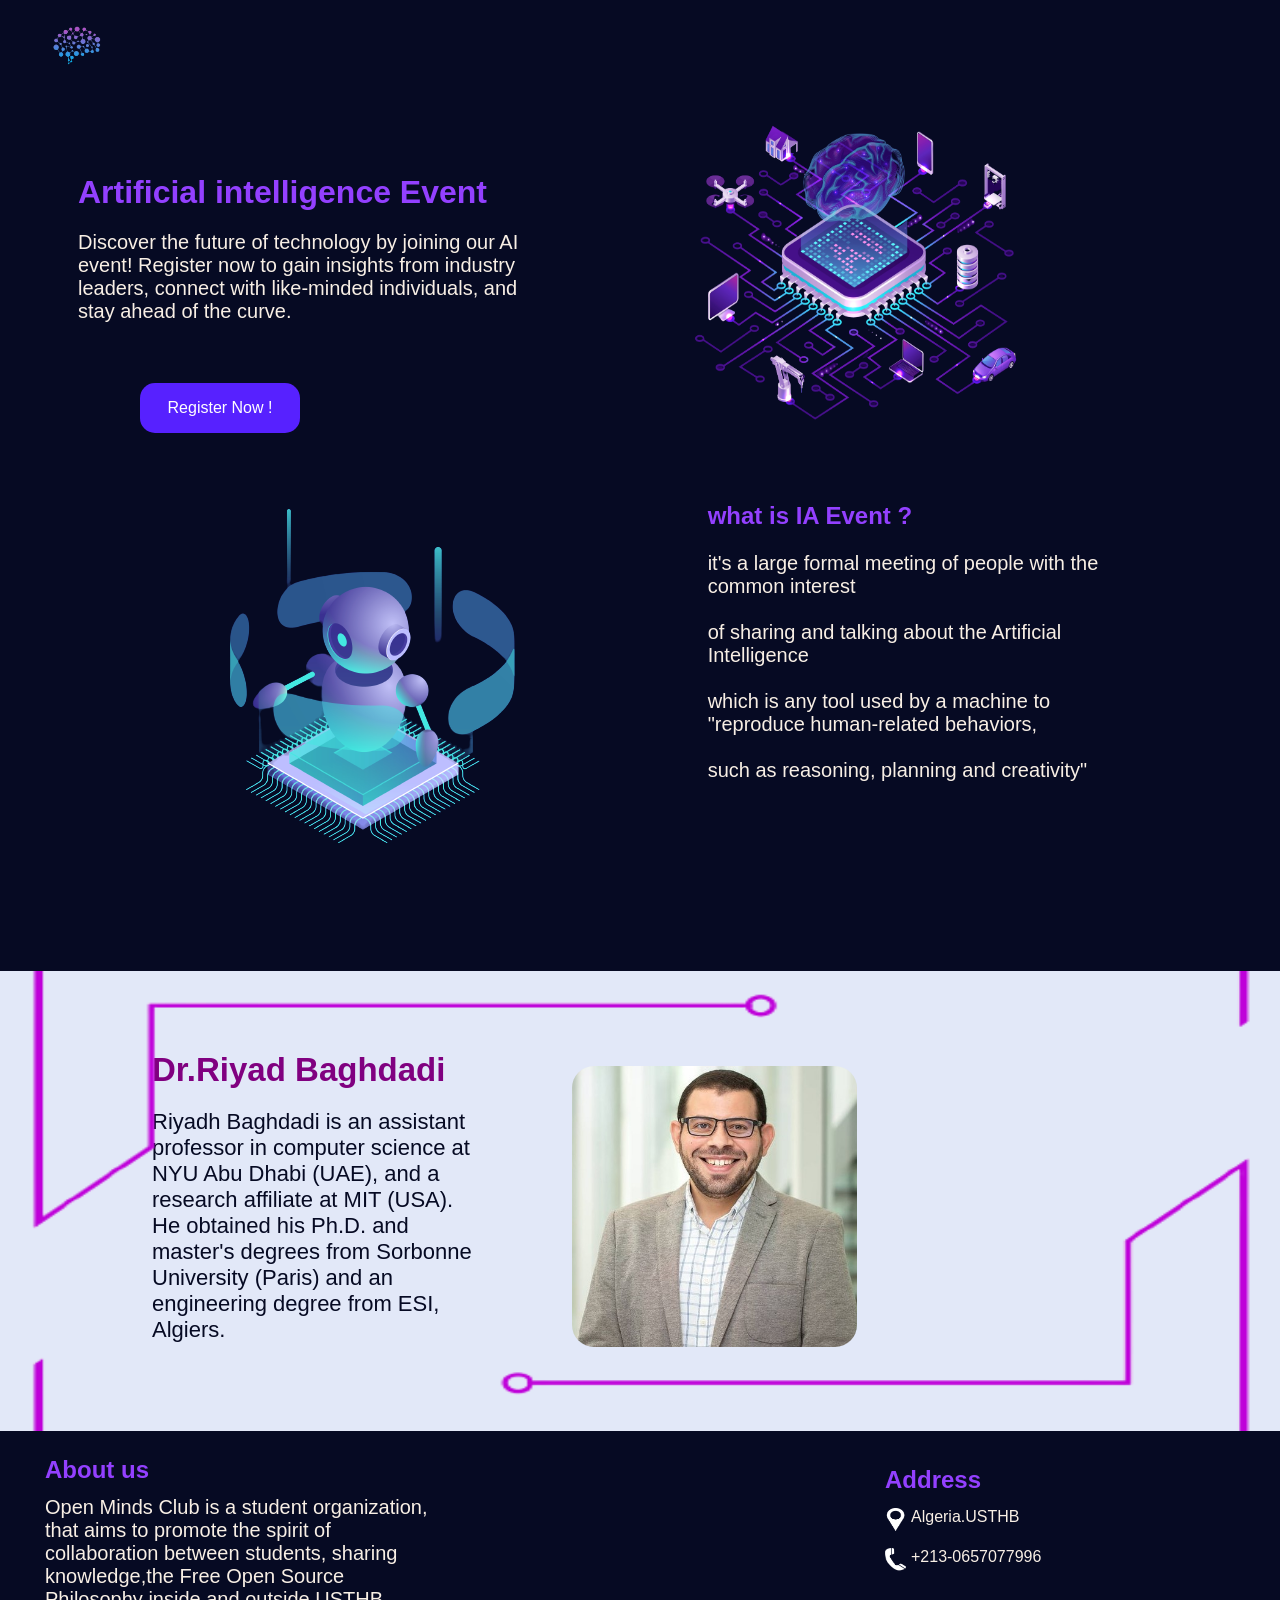
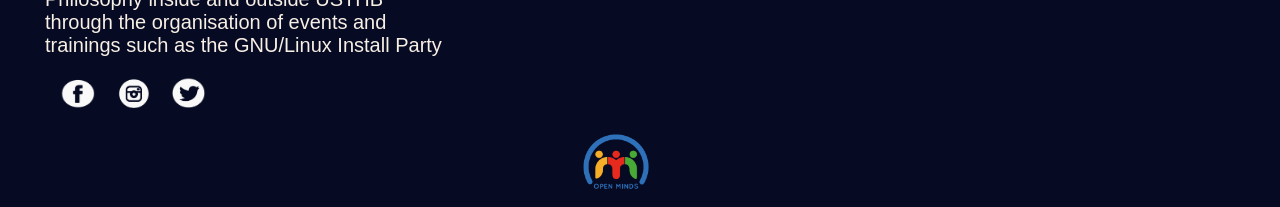
==== public/index.html @ a235582c "initial commit" ====
<html>
  <head>
    <title>AIevent.com</title>
    <link rel="stylesheet" href="demo.css" />
    <link
      href="https://fonts.googleapis.com/icon?family=Material+Icons"
      rel="stylesheet"
    />
    <link
      rel="stylesheet"
      href="https://fonts.googleapis.com/css2?family=Material+Symbols+Outlined:opsz,wght,FILL,GRAD@48,400,0,0"
    />
  </head>
  <body>
    <!-------nav bar-------->
    <nav class="rukia">
      <img src="Jogol.png" class="logo" />
      <!-- <div class="nivo">
        <ul>
          <li><a href="#">The trainer</a></li>
          <li><a href="#">About US</a></li>
          <li><a href="#">Agenda</a></li>
        </ul>
      </div> -->
      <img src="menu.png" alt="menuHamburger" class="menu-Hamburger" />
    </nav>
    <script>
      const menuHamburger = document.querySelector(".menu-Hamburger");
      const nivo = document.querySelector(".nivo");
      menuHamburger.addEventListener("click", () => {
        nivo.classList.toggle("mobile-menu");
      });
    </script>

    <div class="comp1">
      <div>
        <h1>Artificial intelligence Event</h1>
        <p>
          Discover the future of technology by joining our AI event! Register
          now to gain insights from industry leaders, connect with like-minded
          individuals, and <br />
          stay ahead of the curve.
        </p>
        <div class="grege">
          <a class="btn" href="/register">Register Now !</a>
        </div>
      </div>
      <img src="fst.png" />
    </div>
    <div class="part2">
      <div class="kur">
        <img src="siwi2.png" class="sec" />
        <div class="txt">
          <h2>what is IA Event ?</h2>
          <p>
            it's a large formal meeting of people with the common interest
            <br />
            <br />
            of sharing and talking about the Artificial Intelligence <br />
            <br />
            which is any tool used by a machine to "reproduce human-related
            behaviors, <br />
            <br />
            such as reasoning, planning and creativity"
          </p>
        </div>
      </div>
    </div>
    <div class="torres">
      <img src="bgh2.png" class="im" />
      <div class="no">
        <h2 class="h2m">Dr.Riyad Baghdadi</h2>
        <p class="pa">
          Riyadh Baghdadi is an assistant professor in computer science at NYU
          Abu Dhabi (UAE), and a research affiliate at MIT (USA). He obtained
          his Ph.D. and master's degrees from Sorbonne University (Paris) and an
          engineering degree from ESI, Algiers.
        </p>
        <img src="dr.jpg" />
      </div>
    </div>
    <footer>
      <div class="main">
        <div class="left">
          <h2>About us</h2>
          <div class="cont">
            <p>
              Open Minds Club is a student organization, that aims to promote
              the spirit of collaboration between students, sharing
              knowledge,the Free Open Source Philosophy inside and outside USTHB
              through the organisation of events and trainings such as the
              GNU/Linux Install Party
            </p>
            <div class="sco">
              <a href="https://web.facebook.com/openmindsclub"> <img src="faceboo.jpg" a /></a>
              <a href="https://www.instagram.com/openmindsclub"> <img src="ig.jpg" alt="" /></a>
              <a href="https://twitter.com/clubopenminds"> <img src="twi.jpg" alt="" /></a>
            </div>
          </div>
        </div>
        <div class="rgt">
          <h2>Address</h2>
          <div class="cotk">
            <img src="mapo.png" alt="" />
            <span class="tx">Algeria.USTHB</span>
          </div>
          <div class="ph">
            <img src="pnk.png" />
            <span class="tx">+213-0657077996</span>
          </div>
        </div>
      </div>
    </footer>
    <img src="omc.png" class="om" alt="" />
  </body>
</html>
---- public/demo.css ----
* {
  margin: 0;
  padding: 0;
  text-decoration: none;
  list-style: none;
  font-family: sans-serif;
}
body {
  background-color: #060a23;
  height: 1750px;
}
.rukia {
  padding: 2%;
  display: flex;
  justify-content: space-between;
  width: 100%;
  box-sizing: border-box;
  align-items: center;
}
.rukia a {
  color: #f8efe5;
  font-weight: 500;
  font-size: 20px;
}

.rukia .logo {
  width: 60px;
  height: 52px;
  margin-top: -5px;
  margin-left: 20px;
}

.rukia .nivo ul li a:hover {
  color: #9340ff;
}
.rukia .nivo ul {
  display: flex;
}
.rukia .nivo ul li {
  margin: 0 30px;
}
.rukia .nivo ul li .active a {
  color: #1e2248;
  font-weight: 600;
}
.menu-Hamburger {
  display: none;
  width: 45px;
  height: 30px;
  top: 35px;
  right: 36px;
  position: absolute;
}

.comp1 {
  width: 80%;
  padding: 1em;
  display: flex;
  justify-content: space-between;
  gap: 1em;
  /* margin-top: 45px; */
}
.comp1 img {
  width: 375px;
  height: 339px;
  margin-left: 50px;
  margin-top: -15px;
}
.comp1 div {
  color: #f8efe5;
  margin-left: 62px;
  margin-top: 60px;
}
.comp1 div h1 {
  color: #9340ff;
}
.comp1 div p {
  padding-top: 20px;
  font-size: 20px;
  font-weight: 500;
  width: 500px;
}
/* @media screen and (min-width:1280px) {
    .comp1 img {
        margin-left: 210px;
        width: 385px;
        height: 349px;
    }
    .comp1 div {
        color: #f8efe5;
        margin-left: 80px;
        margin-top: 60px;
    }
    .comp1 div p {
        padding-top: 30px ;
        font-size: 26px;
        font-weight: 500;
        width: 550px;
    }
    .comp1 {
        display: flex;
        margin-top: 50px;
    }
    .rukia a {    
        font-size: 22px;
    }
} */
.grege {
  background-color: #5721ff;
  height: 50px;
  width: 160px;
  text-align: center;
  border-radius: 15px;
  display: flex;
  align-items: center;
  justify-content: center;
}
.grege a {
  text-decoration: none;
  color: white;
}
.grege a:hover {
  color: aquamarine;
}
.kur {
  /* margin-top: 110px; */
  padding: 0 1em;
  padding-top: 3em;
  display: flex;
  justify-content: space-evenly;
}
.kur .txt {
  color: #f8efe5;
  max-width: 400px;
  /* margin-left: 107px; */
}
.kur .txt h2 {
  color: #9340ff;
}
.kur .txt p {
  font-size: 20px;
  padding-top: 22px;
}
.kur img {
  /* margin-left: 105px; */
  /* margin-top: -19px; */
}
.torres {
  margin-top: 120px;
  height: 460px;
  width: 100%;
  background-color: #e2e8f8;
}
.torres .im {
  height: 100%;
  width: 100%;
  filter: invert(64%) sepia(31%) saturate(3426%) hue-rotate(295deg)
    brightness(100%) contrast(104%);
}
.torres .no {
  margin-top: -380px;
  width: 330px;
  font-size: 22px;
  font-weight: 500;
  margin-left: 152px;
}
.torres .no .h2m {
  color: purple;
}
.torres .no .pa {
  color: #060a23;
  padding-top: 20px;
}
.torres .no img {
  margin-top: -277px;
  width: 285px;
  height: 281px;
  margin-left: 420px;
  border-radius: 22px;
}
footer {
  bottom: 0;
  width: 100%;
  color: #f8efe5;
}
footer h2 {
  color: #9340ff;
}
footer img {
  height: 35px;
  width: 35px;
  filter: invert(100%) sepia(7%) saturate(0%) hue-rotate(248deg)
    brightness(117%) contrast(100%);
}
.ph img {
  height: 23px;
  width: 21px;
  padding-right: 5px;
  margin-bottom: 3px;
}
.cotk img {
  height: 23px;
  width: 21px;
  padding-right: 5px;
  margin-bottom: 3px;
}
footer .main {
  display: flex;
}
.sco img {
  padding-left: 15px;
  padding-top: 20px;
}
footer .main .left {
  flex-basis: 50%;
  padding: 10 20px;
  margin-left: 25px;
  margin-top: 15px;
}
footer .main .left .cont {
  width: 400px;
  font-size: 20px;
  font-weight: 510;
  padding-top: 12px;
}
.rgt {
  margin-top: 35px;
  margin-left: 180px;
}
.ph {
  display: flex;
  padding-top: 14px;
}
.cotk {
  padding-top: 14px;
  display: flex;
}
.om {
  height: 80px;
  width: 80px;
  margin-left: 45%;
}
/* @media screen and (min-width:1280px) {
    .kur {
        margin-top: 130px;
        display: flex;
  }
  .kur .txt p {
    font-size: 23px;
    padding-top: 23px;
   }
   .kur img {
    margin-left: 180px;
    margin-top: -22px;
}
.kur .txt {
    color: #f8efe5;
    width: 300px;
    margin-left: 155px;
}
.torres .no {
    margin-top: -380px;
    width: 350px;
    font-size: 23px;
    font-weight: 500;
    margin-left: 199px;
}
.torres .no img {
    margin-top: -263px;
    width: 295px;
    height: 291px;
    margin-left: 520px;
    border-radius: 22px;
  }
}
@media screen and (max-width:1000px) {
    .torres .no img {
        margin-top: -285px;
        width: 295px;
        height: 291px;
        margin-left: 380px;
        border-radius: 22px;
      }
} */

@media screen and (max-width: 1000px) {
  .rukia {
    padding: 0;
  }
  .rukia .logo {
    left: 25px;
    margin-top: 20px;
  }
  .menu-Hamburger {
    display: block;
  }
  .nivo {
    top: 0;
    left: 0;
    position: absolute;
    background-color: rgba(0, 0, 0, 0.4);
    backdrop-filter: blur(7px);
    width: 100%;
    height: 100%;
    display: flex;
    justify-content: center;
    align-items: center;
    margin-left: -100%;
    transition: 0.95s;
  }
  .nivo .menu-Hamburger {
    padding-top: 25px;
  }
  .mobile-menu {
    margin-left: 0;
  }
  .nivo ul {
    display: flex;
    flex-direction: column;
    align-items: center;
  }
  .rukia .nivo ul li {
    margin: 28px 0;
    font-size: 1.2em;
  }
  .rukia .nivo ul li a {
    color: #dacaf0;
    font-weight: 700;
    font-size: 3rem;
  }
}


@media only screen and (max-width: 900px),
    only screen and (-webkit-min-device-pixel-ratio: 2),
    only screen and (min-resolution: 192dpi) {
    /* Styles for devices with a pixel density of 2x */
    body{
        font-size: 2rem;
        overflow-x: hidden;
    }
    .comp1, .part2, .kur{
        width: 100%;
        flex-direction: column;
        align-items: center;
    }
    .comp1 > *, .kur  .txt{
        max-width: 100%;
        width: 90%;
        font-size: 16px;
    }
    .kur{
        flex-direction: column-reverse;
    }
    .comp1 div p{
        width: 90%;
        font-size: 16px;
    }
    .btn{
        font-size: 3rem;
        width: 200px;
        padding: 2em 1em;
    }
    .grege{
        height: auto;
        width: auto;
        margin: 0;
        display: inline-block;
    }
}
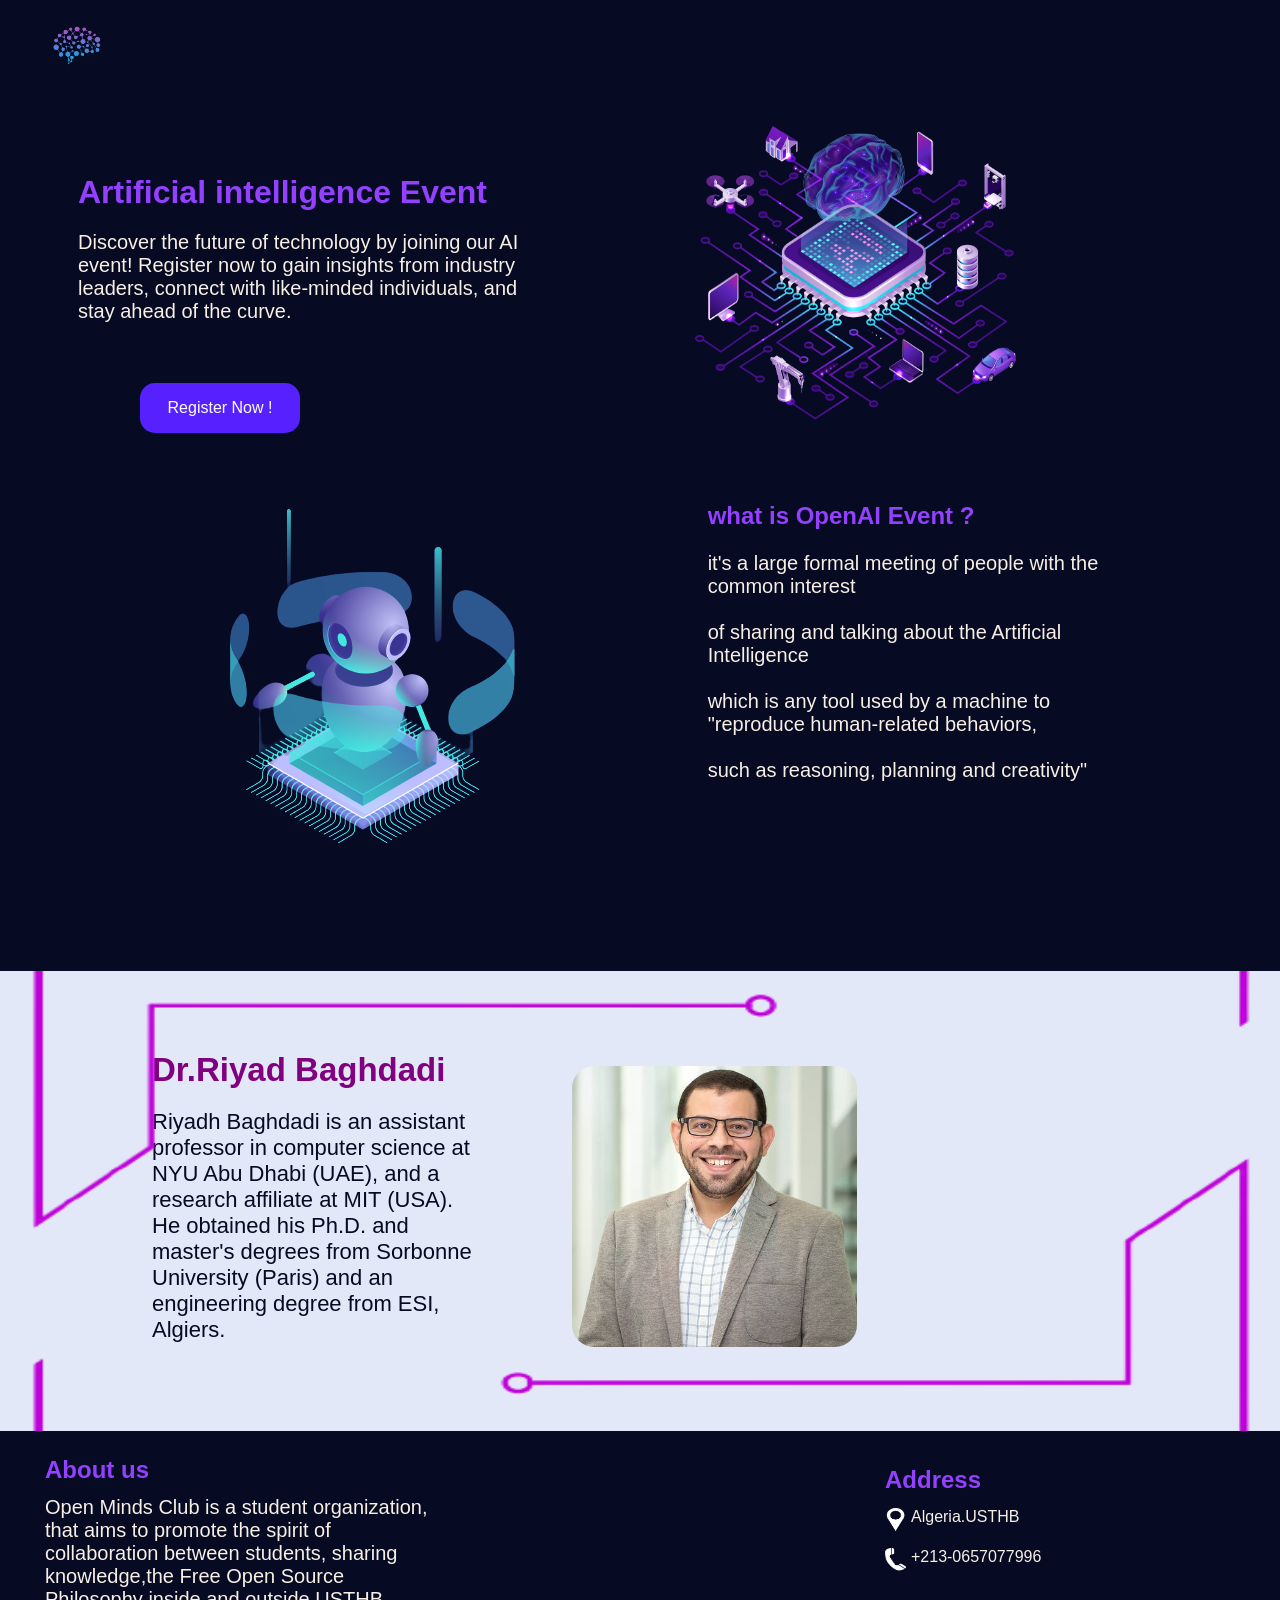
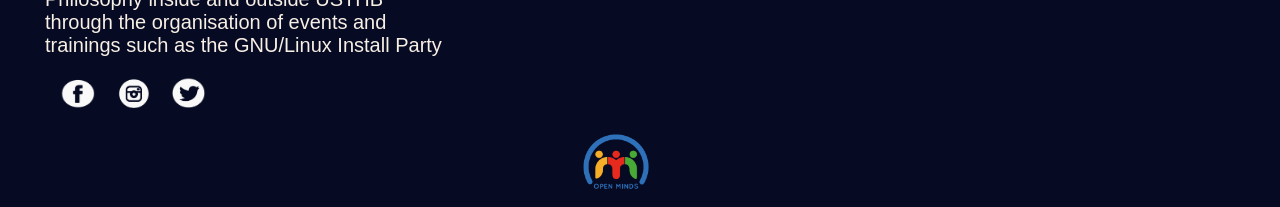
==== commit a477786f: "update event name" ====
--- a/public/index.html
+++ b/public/index.html
@@ -1,6 +1,6 @@
 <html>
   <head>
-    <title>AIevent.com</title>
+    <title>OpenAI</title>
     <link rel="stylesheet" href="demo.css" />
     <link
       href="https://fonts.googleapis.com/icon?family=Material+Icons"
@@ -10,6 +10,7 @@
       rel="stylesheet"
       href="https://fonts.googleapis.com/css2?family=Material+Symbols+Outlined:opsz,wght,FILL,GRAD@48,400,0,0"
     />
+    <link rel="icon" type="image/x-icon" href="./favicon.ico" />
   </head>
   <body>
     <!-------nav bar-------->
@@ -22,7 +23,7 @@
           <li><a href="#">Agenda</a></li>
         </ul>
       </div> -->
-      <img src="menu.png" alt="menuHamburger" class="menu-Hamburger" />
+      <!-- <img src="menu.png" alt="menuHamburger" class="menu-Hamburger" /> -->
     </nav>
     <script>
       const menuHamburger = document.querySelector(".menu-Hamburger");
@@ -51,7 +52,7 @@
       <div class="kur">
         <img src="siwi2.png" class="sec" />
         <div class="txt">
-          <h2>what is IA Event ?</h2>
+          <h2>what is OpenAI Event ?</h2>
           <p>
             it's a large formal meeting of people with the common interest
             <br />
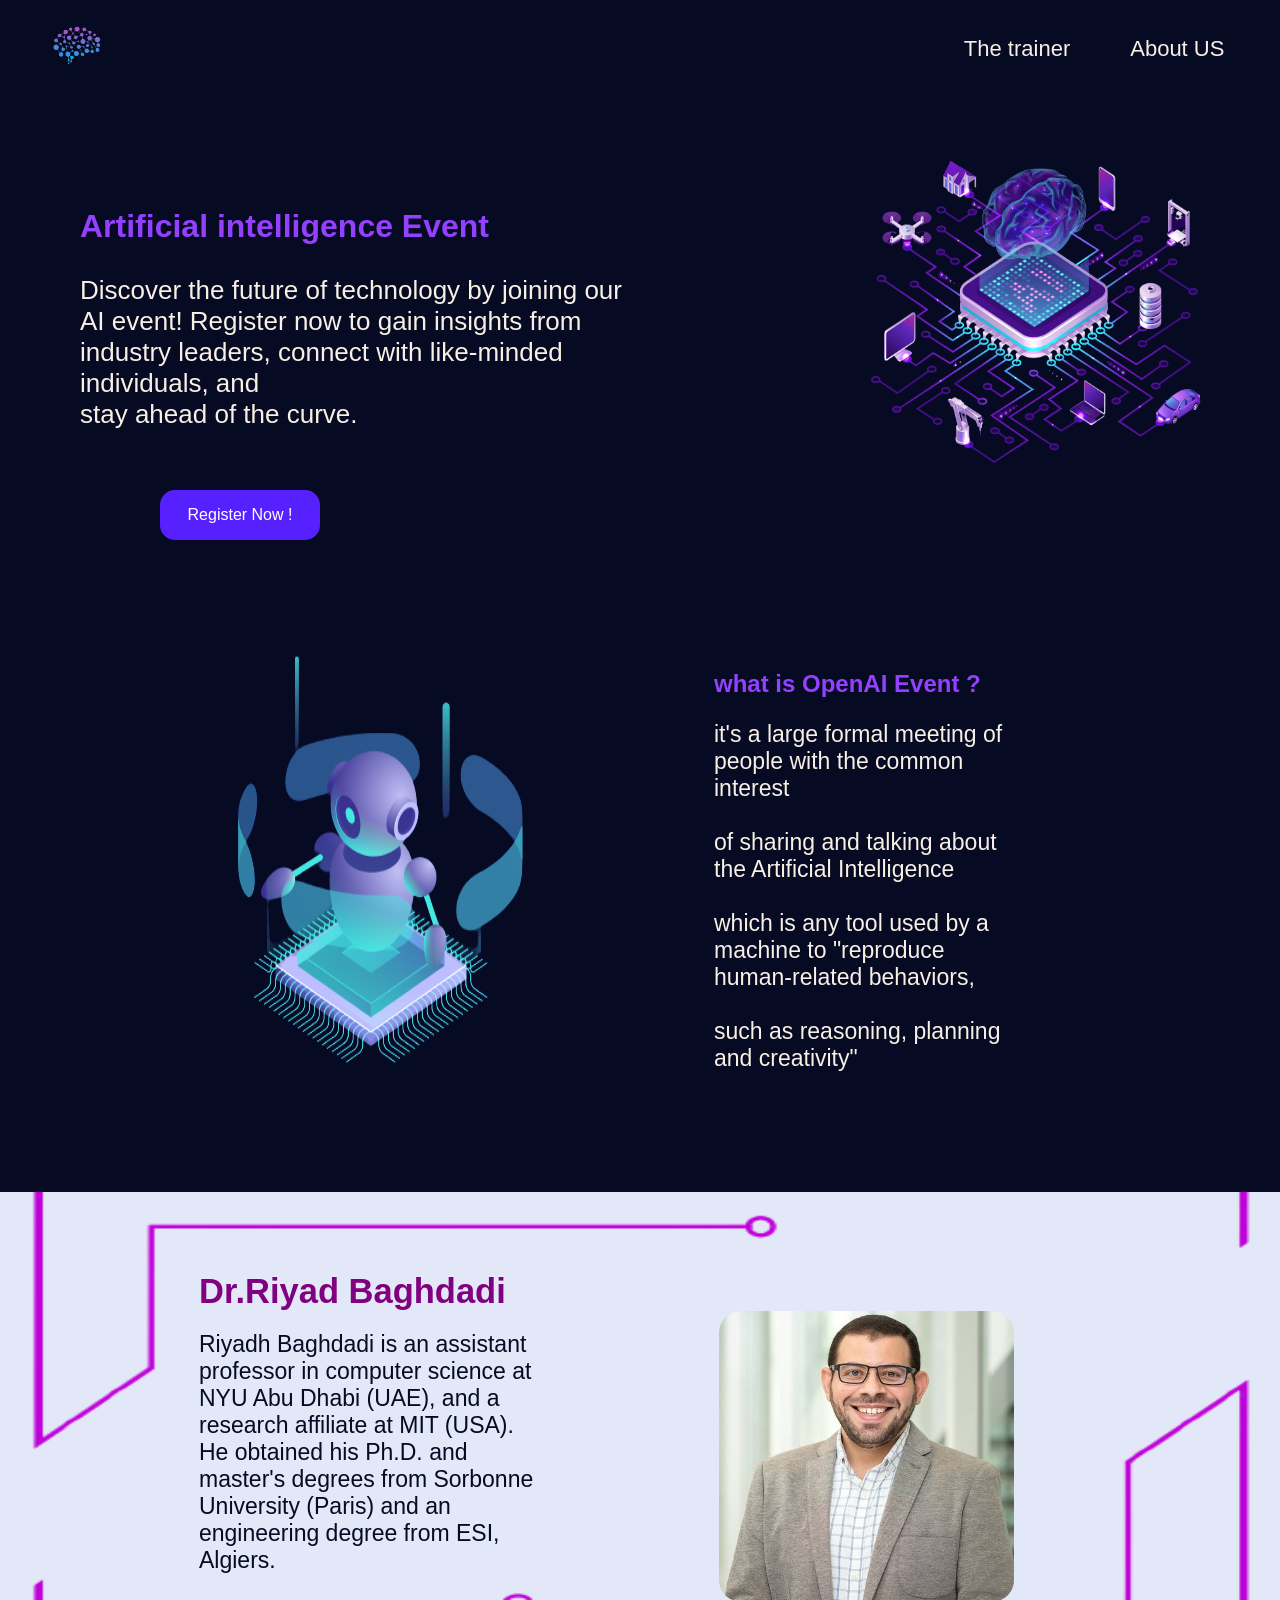
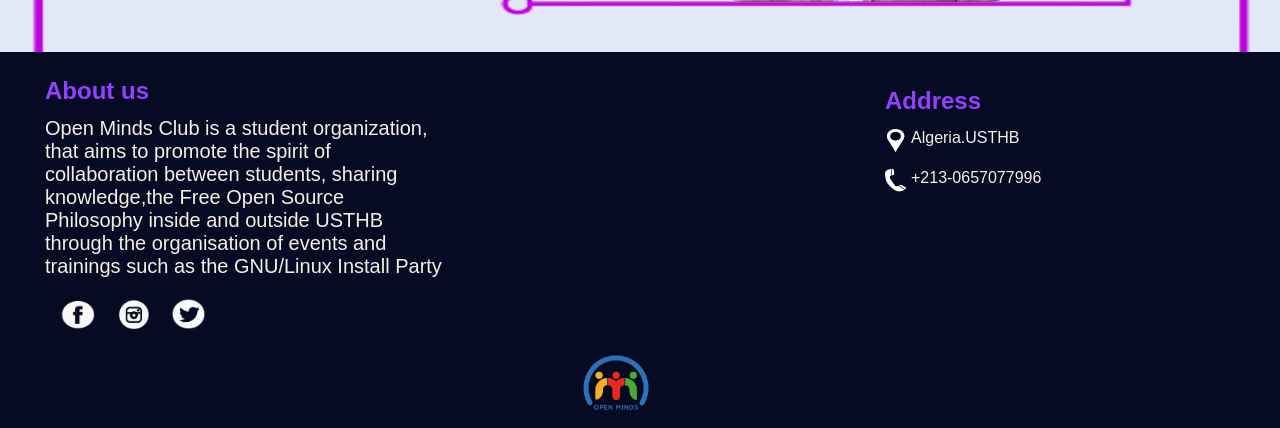
==== commit 5e14563e: "fixes" ====
--- a/public/index.html
+++ b/public/index.html
@@ -1,117 +1,95 @@
 <html>
-  <head>
-    <title>OpenAI</title>
-    <link rel="stylesheet" href="demo.css" />
-    <link
-      href="https://fonts.googleapis.com/icon?family=Material+Icons"
-      rel="stylesheet"
-    />
-    <link
-      rel="stylesheet"
-      href="https://fonts.googleapis.com/css2?family=Material+Symbols+Outlined:opsz,wght,FILL,GRAD@48,400,0,0"
-    />
-    <link rel="icon" type="image/x-icon" href="./favicon.ico" />
-  </head>
-  <body>
-    <!-------nav bar-------->
-    <nav class="rukia">
-      <img src="Jogol.png" class="logo" />
-      <!-- <div class="nivo">
-        <ul>
-          <li><a href="#">The trainer</a></li>
-          <li><a href="#">About US</a></li>
-          <li><a href="#">Agenda</a></li>
-        </ul>
-      </div> -->
-      <!-- <img src="menu.png" alt="menuHamburger" class="menu-Hamburger" /> -->
-    </nav>
-    <script>
-      const menuHamburger = document.querySelector(".menu-Hamburger");
-      const nivo = document.querySelector(".nivo");
-      menuHamburger.addEventListener("click", () => {
-        nivo.classList.toggle("mobile-menu");
-      });
-    </script>
-
-    <div class="comp1">
-      <div>
-        <h1>Artificial intelligence Event</h1>
-        <p>
-          Discover the future of technology by joining our AI event! Register
-          now to gain insights from industry leaders, connect with like-minded
-          individuals, and <br />
-          stay ahead of the curve.
-        </p>
-        <div class="grege">
-          <a class="btn" href="/register">Register Now !</a>
-        </div>
-      </div>
-      <img src="fst.png" />
-    </div>
-    <div class="part2">
-      <div class="kur">
-        <img src="siwi2.png" class="sec" />
-        <div class="txt">
-          <h2>what is OpenAI Event ?</h2>
-          <p>
-            it's a large formal meeting of people with the common interest
-            <br />
-            <br />
-            of sharing and talking about the Artificial Intelligence <br />
-            <br />
-            which is any tool used by a machine to "reproduce human-related
-            behaviors, <br />
-            <br />
-            such as reasoning, planning and creativity"
-          </p>
-        </div>
-      </div>
-    </div>
-    <div class="torres">
-      <img src="bgh2.png" class="im" />
-      <div class="no">
-        <h2 class="h2m">Dr.Riyad Baghdadi</h2>
-        <p class="pa">
-          Riyadh Baghdadi is an assistant professor in computer science at NYU
-          Abu Dhabi (UAE), and a research affiliate at MIT (USA). He obtained
-          his Ph.D. and master's degrees from Sorbonne University (Paris) and an
-          engineering degree from ESI, Algiers.
-        </p>
-        <img src="dr.jpg" />
-      </div>
-    </div>
-    <footer>
-      <div class="main">
-        <div class="left">
-          <h2>About us</h2>
-          <div class="cont">
-            <p>
-              Open Minds Club is a student organization, that aims to promote
-              the spirit of collaboration between students, sharing
-              knowledge,the Free Open Source Philosophy inside and outside USTHB
-              through the organisation of events and trainings such as the
-              GNU/Linux Install Party
-            </p>
-            <div class="sco">
-              <a href="https://web.facebook.com/openmindsclub"> <img src="faceboo.jpg" a /></a>
-              <a href="https://www.instagram.com/openmindsclub"> <img src="ig.jpg" alt="" /></a>
-              <a href="https://twitter.com/clubopenminds"> <img src="twi.jpg" alt="" /></a>
+    <head>
+        <title>OpenAI</title>
+        <link rel="stylesheet" href="demo.css">
+        <link href="https://fonts.googleapis.com/icon?family=Material+Icons" rel="stylesheet">
+        <link rel="stylesheet" href="https://fonts.googleapis.com/css2?family=Material+Symbols+Outlined:opsz,wght,FILL,GRAD@48,400,0,0" />
+        <link rel="icon" type="image/x-icon" href="./favicon.ico" />
+    </head>
+    <body>
+      <!-------nav bar-------->  
+        <nav class="rukia">
+            <img src="Jogol.png" class="logo">
+            <div class="nivo">
+                <ul>
+                    <li><a href="#trainer">The trainer</a></li>
+                    <li><a href="#about">About US</a></li>
+                    <!-- <li><a href="#">Agenda</a></li> -->
+                </ul>  
             </div>
-          </div>
-        </div>
-        <div class="rgt">
-          <h2>Address</h2>
-          <div class="cotk">
-            <img src="mapo.png" alt="" />
-            <span class="tx">Algeria.USTHB</span>
-          </div>
-          <div class="ph">
-            <img src="pnk.png" />
-            <span class="tx">+213-0657077996</span>
-          </div>
-        </div>
-      </div>
-    </footer>
-    <img src="omc.png" class="om" alt="" />
-  </body>
-</html>
+            <img src="menu.png" alt="menuHamburger" class="menu-Hamburger">
+        </nav>
+        <script>
+            const menuHamburger = document.querySelector(".menu-Hamburger")
+            const nivo = document.querySelector (".nivo")
+            menuHamburger.addEventListener('click',()=>{nivo.classList.toggle('mobile-menu')})
+           </script>
+         <div class="comp1">
+            <div>
+             <h1>Artificial intelligence Event</h1>
+             <p>Discover the future of technology by joining our AI event! Register now to gain insights from industry leaders, connect with like-minded individuals, and <br> stay ahead of the curve.</p>
+             <div class="grege">
+                <a href="/register">Register Now !</a>
+              </div>
+            </div>
+             <img src="fst.png">
+            </div>
+            <div class="part2">
+                    <div class="kur">
+                        <img src="siwi2.png" class="sec">
+                          <div class="txt">
+                            <h2>
+                                what is OpenAI Event ?
+                            </h2>
+                              <p>
+                                it's a large formal meeting of people with the common interest <br> <br>
+                                 of sharing and talking about the Artificial Intelligence <br> <br>
+                                 which is any tool used by a machine to "reproduce human-related behaviors, <br> <br>
+                                 such as reasoning, planning and creativity"
+                              </p>
+                          </div>
+                    </div>
+            </div>
+            <div class="torres" id="trainer">
+                  <img src="bgh2.png" class="im" >
+                  <div class="no" >
+                   <h2 class="h2m">Dr.Riyad Baghdadi</h2>
+                   <p class="pa">Riyadh Baghdadi is an assistant professor in computer science at NYU Abu Dhabi (UAE),
+                     and a research affiliate at MIT (USA). He obtained his Ph.D. and master's degrees from Sorbonne University (Paris)
+                      and an engineering degree from ESI, Algiers.</p>
+                  <img src="dr.jpg">
+                  </div>
+            </div>
+            <footer>
+                <div class="main" id="about">
+                    <div class="left">
+                        <h2>About us</h2>
+                     <div class="cont">
+                        <p>
+                            Open Minds Club is a student organization, that aims to promote the spirit of collaboration between students,
+                             sharing knowledge,the Free Open Source Philosophy inside and outside USTHB 
+                             through the organisation of events and trainings such as the GNU/Linux Install Party
+                        </p>
+                        <div class="sco">
+                            <a href="#"> <img src="faceboo.jpg" a></a>
+                            <a href="#"> <img src="ig.jpg" alt=""></a>
+                            <a href="#"> <img src="twi.jpg" alt=""></a>
+                        </div>
+                     </div>   
+                    </div>
+                    <div class="rgt">
+                        <h2>Address</h2>
+                        <div class="cotk">
+                                <img src="mapo.png" alt="">
+                                <span class="tx">Algeria.USTHB</span>
+                        </div>
+                        <div class="ph">
+                            <img src="pnk.png">
+                            <span class="tx">+213-0657077996</span>
+                    </div>
+                    </div>
+                </div>
+            </footer>
+            <img src="omc.png" class="om" alt="">
+    </body>
+</html>
--- a/public/demo.css
+++ b/public/demo.css
@@ -1,86 +1,128 @@
 * {
-  margin: 0;
-  padding: 0;
-  text-decoration: none;
-  list-style: none;
-  font-family: sans-serif;
+    margin: 0;
+    padding: 0;
+    text-decoration: none;
+    list-style: none;
+    font-family: sans-serif;
 }
 body {
-  background-color: #060a23;
-  height: 1750px;
+    background-color: #060A23;
+    height: 1750px;
 }
 .rukia {
-  padding: 2%;
-  display: flex;
-  justify-content: space-between;
-  width: 100%;
-  box-sizing: border-box;
-  align-items: center;
+    padding: 2%;
+    display: flex;
+    justify-content: space-between;
+    width: 100%;
+    box-sizing: border-box;
+    align-items: center;
 }
 .rukia a {
-  color: #f8efe5;
-  font-weight: 500;
-  font-size: 20px;
+    color: #f8efe5;
+    font-weight: 500;
+    font-size: 20px;
 }
 
 .rukia .logo {
-  width: 60px;
-  height: 52px;
-  margin-top: -5px;
-  margin-left: 20px;
+   width: 60px;
+   height: 52px;
+   margin-top: -5px;
+   margin-left: 20px;
 }
 
 .rukia .nivo ul li a:hover {
-  color: #9340ff;
+    color: #9340FF;
 }
 .rukia .nivo ul {
-  display: flex;
+    display: flex;
 }
 .rukia .nivo ul li {
-  margin: 0 30px;
+    margin: 0 30px;
 }
 .rukia .nivo ul li .active a {
-  color: #1e2248;
-  font-weight: 600;
+    color: #1e2248;
+    font-weight: 600;
 }
 .menu-Hamburger {
-  display: none;
-  width: 45px;
-  height: 30px;
-  top: 35px;
-  right: 36px;
-  position: absolute;
-}
-
+    display: none;
+    width: 45px;
+    height: 30px;
+    top: 35px;
+    right: 36px;
+    position: absolute;
+}
+@media screen and (max-width:1000px) {
+    .rukia {
+        padding: 0;
+    }
+    .rukia .logo {
+        left: 25px;  
+        margin-top: 20px;     
+    }
+    .menu-Hamburger {
+        display: block;
+    }
+    .nivo {
+        top: 0;
+        left: 0;
+        position: absolute;
+        background-color: rgba(255, 255, 255, 0.20);
+        backdrop-filter: blur(7px);
+        width: 100%;
+        height: 100% ;
+        display: flex;
+        justify-content: center;
+        align-items: center;
+        margin-left: -100%;
+        transition: 0.95s;
+     }
+    .nivo .menu-Hamburger {
+        padding-top: 25px;
+    }
+    .mobile-menu {
+        margin-left: 0;
+    }
+    .nivo ul {
+        display: flex;
+        flex-direction: column;
+        align-items: center;
+    } 
+    .rukia .nivo ul li {
+        margin: 28px 0;
+        font-size: 1.2em;
+    }
+    .rukia .nivo ul li a {
+        color: #9340FF;
+        font-weight: 700;
+        font-size: 30px;
+    }
+  
+}
 .comp1 {
-  width: 80%;
-  padding: 1em;
-  display: flex;
-  justify-content: space-between;
-  gap: 1em;
-  /* margin-top: 45px; */
+    display: flex;
+    margin-top: 45px;
 }
 .comp1 img {
-  width: 375px;
-  height: 339px;
-  margin-left: 50px;
-  margin-top: -15px;
+    width: 375px;
+    height: 339px;
+    margin-left: 50px;
+    margin-top: -15px;
 }
 .comp1 div {
-  color: #f8efe5;
-  margin-left: 62px;
-  margin-top: 60px;
+    color: #f8efe5;
+    margin-left: 62px;
+    margin-top: 60px;
 }
 .comp1 div h1 {
-  color: #9340ff;
+    color: #9340FF;
 }
 .comp1 div p {
-  padding-top: 20px;
-  font-size: 20px;
-  font-weight: 500;
-  width: 500px;
-}
-/* @media screen and (min-width:1280px) {
+    padding-top: 20px ;
+    font-size: 20px;
+    font-weight: 500;
+    width: 500px;
+}
+@media screen and (min-width:1280px) {
     .comp1 img {
         margin-left: 210px;
         width: 385px;
@@ -104,143 +146,138 @@
     .rukia a {    
         font-size: 22px;
     }
-} */
+}
 .grege {
-  background-color: #5721ff;
-  height: 50px;
-  width: 160px;
-  text-align: center;
-  border-radius: 15px;
-  display: flex;
-  align-items: center;
-  justify-content: center;
+    background-color: #5721FF;
+    height: 50px;
+    width: 160px;
+    text-align: center;
+    border-radius: 15px;
+    display: flex;
+    align-items: center;
+    justify-content: center;
 }
 .grege a {
-  text-decoration: none;
-  color: white;
+    text-decoration: none;
+    color: white;
 }
 .grege a:hover {
-  color: aquamarine;
+    color: aquamarine;
 }
 .kur {
-  /* margin-top: 110px; */
-  padding: 0 1em;
-  padding-top: 3em;
-  display: flex;
-  justify-content: space-evenly;
+      margin-top: 110px;
+      display: flex;
 }
 .kur .txt {
-  color: #f8efe5;
-  max-width: 400px;
-  /* margin-left: 107px; */
-}
+    color: #f8efe5;
+    width: 300px;
+    margin-left: 107px;
+} 
 .kur .txt h2 {
-  color: #9340ff;
+    color: #9340FF;
 }
 .kur .txt p {
-  font-size: 20px;
-  padding-top: 22px;
+    font-size: 20px;
+    padding-top: 22px;
 }
 .kur img {
-  /* margin-left: 105px; */
-  /* margin-top: -19px; */
+    margin-left: 105px;
+    margin-top: -19px;
 }
 .torres {
-  margin-top: 120px;
-  height: 460px;
-  width: 100%;
-  background-color: #e2e8f8;
+    margin-top: 120px;
+    height: 460px;
+    width: 100%;
+    background-color: #E2E8F8;
 }
 .torres .im {
-  height: 100%;
-  width: 100%;
-  filter: invert(64%) sepia(31%) saturate(3426%) hue-rotate(295deg)
-    brightness(100%) contrast(104%);
+    height: 100%;
+    width: 100%;
+    filter: invert(64%) sepia(31%) saturate(3426%) hue-rotate(295deg) brightness(100%) contrast(104%);
 }
 .torres .no {
-  margin-top: -380px;
-  width: 330px;
-  font-size: 22px;
-  font-weight: 500;
-  margin-left: 152px;
+    margin-top: -380px;
+    width: 330px;
+    font-size: 22px;
+    font-weight: 500;
+    margin-left: 152px;
 }
 .torres .no .h2m {
-  color: purple;
+    color: purple;
 }
 .torres .no .pa {
-  color: #060a23;
-  padding-top: 20px;
+    color: #060A23;
+    padding-top: 20px;
 }
 .torres .no img {
-  margin-top: -277px;
-  width: 285px;
-  height: 281px;
-  margin-left: 420px;
-  border-radius: 22px;
-}
+    margin-top: -277px;
+    width: 285px;
+    height: 281px;
+    margin-left: 420px;
+    border-radius: 22px;
+  }
 footer {
-  bottom: 0;
-  width: 100%;
-  color: #f8efe5;
+    bottom: 0;
+    width: 100%;
+    color: #f8efe5;
 }
 footer h2 {
-  color: #9340ff;
+    color: #9340FF;
 }
 footer img {
-  height: 35px;
-  width: 35px;
-  filter: invert(100%) sepia(7%) saturate(0%) hue-rotate(248deg)
-    brightness(117%) contrast(100%);
+    height: 35px;
+    width: 35px;
+    filter: invert(100%) sepia(7%) saturate(0%) hue-rotate(248deg) brightness(117%) contrast(100%);
 }
 .ph img {
-  height: 23px;
-  width: 21px;
-  padding-right: 5px;
-  margin-bottom: 3px;
+   height: 23px;
+   width: 21px;
+   padding-right: 5px;
+   margin-bottom: 3px;
 }
 .cotk img {
-  height: 23px;
-  width: 21px;
-  padding-right: 5px;
-  margin-bottom: 3px;
+    height: 23px;
+    width: 21px;
+    padding-right: 5px;
+   margin-bottom: 3px;
 }
 footer .main {
-  display: flex;
+    display: flex;
 }
 .sco img {
-  padding-left: 15px;
-  padding-top: 20px;
+    padding-left: 15px;
+    padding-top: 20px;
 }
 footer .main .left {
-  flex-basis: 50%;
-  padding: 10 20px;
-  margin-left: 25px;
-  margin-top: 15px;
-}
-footer .main .left .cont {
-  width: 400px;
-  font-size: 20px;
-  font-weight: 510;
-  padding-top: 12px;
+    flex-basis: 50%;
+    padding: 10 20px;
+    margin-left: 25px;
+    margin-top: 15px;
+}
+footer .main .left .cont  {
+    width: 400px;
+    font-size: 20px;
+    font-weight: 510;
+    padding-top: 12px;
 }
 .rgt {
-  margin-top: 35px;
-  margin-left: 180px;
+    margin-top: 35px;
+    margin-left: 180px;
 }
 .ph {
-  display: flex;
-  padding-top: 14px;
+    display: flex;
+    padding-top: 14px;
 }
 .cotk {
-  padding-top: 14px;
-  display: flex;
+    padding-top: 14px;
+    display: flex;
 }
 .om {
-  height: 80px;
-  width: 80px;
-  margin-left: 45%;
-}
-/* @media screen and (min-width:1280px) {
+    height: 80px;
+    width: 80px;
+    margin-left: 45%;
+}
+@media screen and (min-width:1280px) {
     .kur {
         margin-top: 130px;
         display: flex;
@@ -281,90 +318,4 @@
         margin-left: 380px;
         border-radius: 22px;
       }
-} */
-
-@media screen and (max-width: 1000px) {
-  .rukia {
-    padding: 0;
-  }
-  .rukia .logo {
-    left: 25px;
-    margin-top: 20px;
-  }
-  .menu-Hamburger {
-    display: block;
-  }
-  .nivo {
-    top: 0;
-    left: 0;
-    position: absolute;
-    background-color: rgba(0, 0, 0, 0.4);
-    backdrop-filter: blur(7px);
-    width: 100%;
-    height: 100%;
-    display: flex;
-    justify-content: center;
-    align-items: center;
-    margin-left: -100%;
-    transition: 0.95s;
-  }
-  .nivo .menu-Hamburger {
-    padding-top: 25px;
-  }
-  .mobile-menu {
-    margin-left: 0;
-  }
-  .nivo ul {
-    display: flex;
-    flex-direction: column;
-    align-items: center;
-  }
-  .rukia .nivo ul li {
-    margin: 28px 0;
-    font-size: 1.2em;
-  }
-  .rukia .nivo ul li a {
-    color: #dacaf0;
-    font-weight: 700;
-    font-size: 3rem;
-  }
-}
-
-
-@media only screen and (max-width: 900px),
-    only screen and (-webkit-min-device-pixel-ratio: 2),
-    only screen and (min-resolution: 192dpi) {
-    /* Styles for devices with a pixel density of 2x */
-    body{
-        font-size: 2rem;
-        overflow-x: hidden;
-    }
-    .comp1, .part2, .kur{
-        width: 100%;
-        flex-direction: column;
-        align-items: center;
-    }
-    .comp1 > *, .kur  .txt{
-        max-width: 100%;
-        width: 90%;
-        font-size: 16px;
-    }
-    .kur{
-        flex-direction: column-reverse;
-    }
-    .comp1 div p{
-        width: 90%;
-        font-size: 16px;
-    }
-    .btn{
-        font-size: 3rem;
-        width: 200px;
-        padding: 2em 1em;
-    }
-    .grege{
-        height: auto;
-        width: auto;
-        margin: 0;
-        display: inline-block;
-    }
-}
+}
